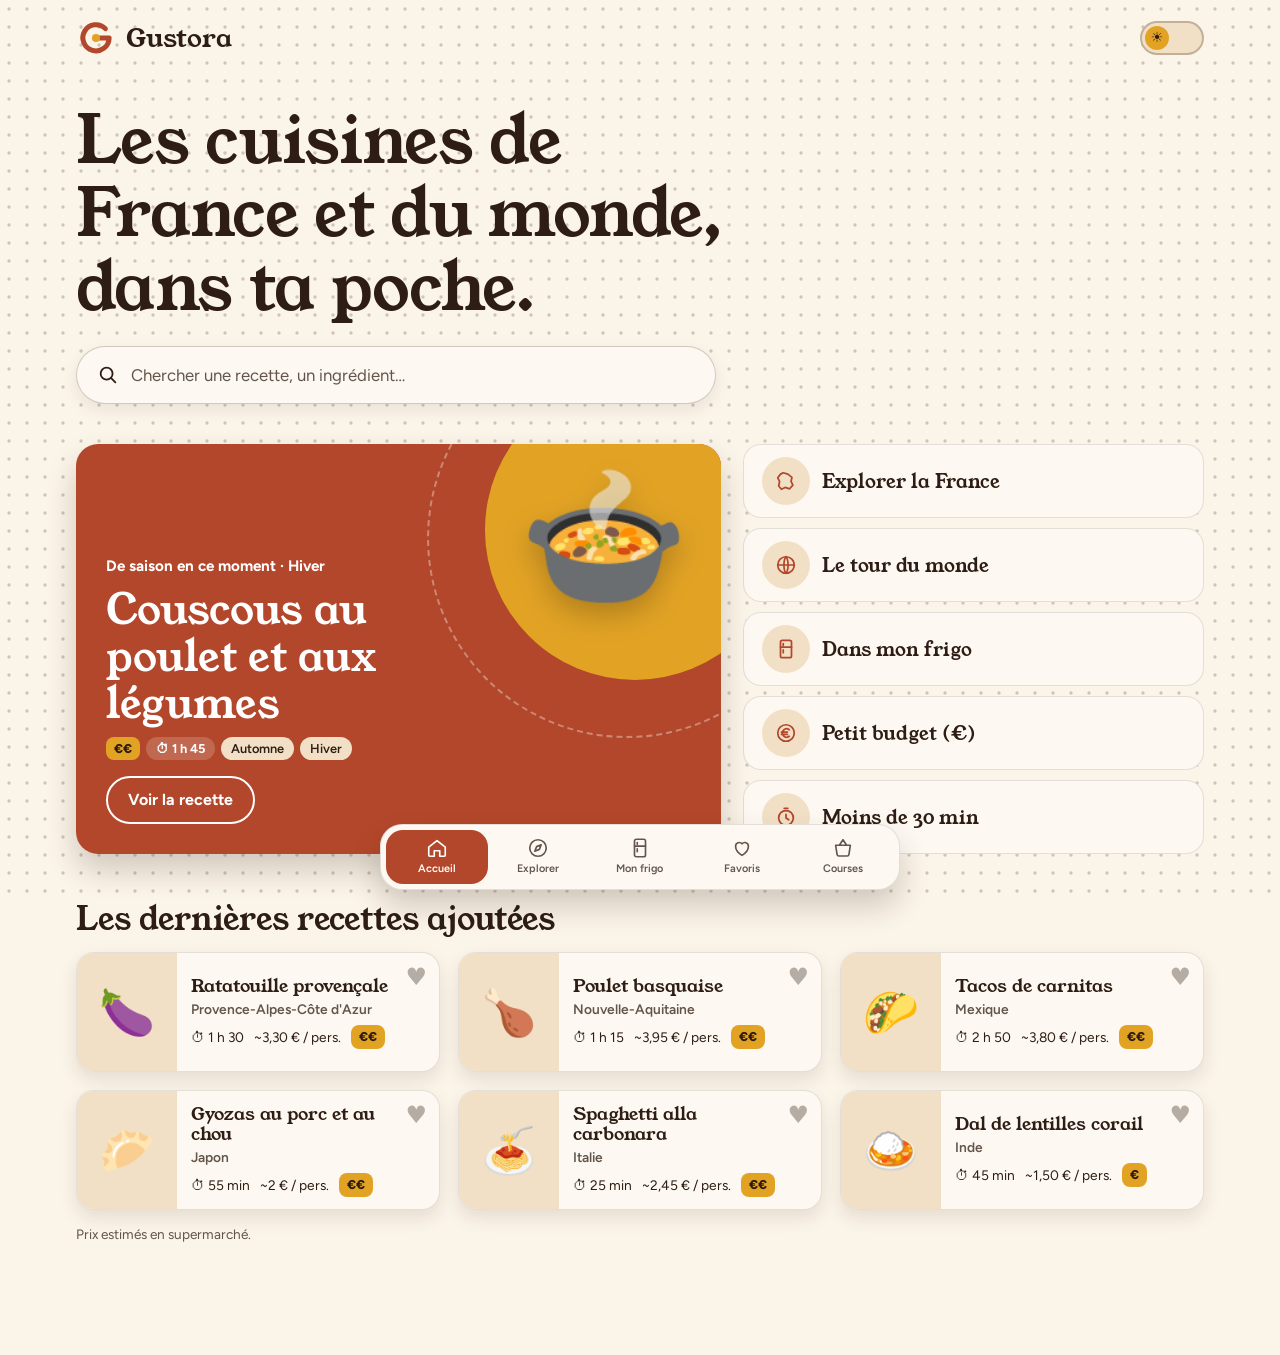
==== maquette.html @ 00efb55a "Mission 3 : La maquette de l'accueil Co-Authored-By: Claude Opus 5.5 <noreply@anthropic.com>" ====
<!doctype html>
<html lang="fr">
<head>
<meta charset="utf-8">
<meta name="viewport" content="width=device-width, initial-scale=1, viewport-fit=cover">
<title>Gustora · Maquette de l'accueil</title>
<link rel="icon" href="favicon.svg" type="image/svg+xml">
<link rel="icon" href="favicon-32.png" sizes="32x32">
<link rel="apple-touch-icon" href="apple-touch-icon.png">
<link rel="preconnect" href="https://fonts.googleapis.com">
<link rel="stylesheet" href="https://fonts.googleapis.com/css2?family=Young+Serif&family=Figtree:wght@400;600;700;800&display=swap">
<style>
/* ---------- Couleurs « Argile & Safran » (DESIGN.md) ---------- */
:root{
  --bg:#FBF4E8; --tx:#2E1D14; --pr:#B3472B; --ac:#E2A325; --dx:#F2E0C6; --on:#FFFFFF; --onac:#2E1D14;
  --card:color-mix(in srgb,var(--bg) 55%,#fff);
  --display:"Young Serif", Georgia, serif;
  --body:"Figtree", "Segoe UI", system-ui, -apple-system, sans-serif;
  --line:color-mix(in srgb,var(--tx) 12%,transparent);
  --shadow:0 16px 30px color-mix(in srgb,var(--tx) 20%,transparent);
  --soft:color-mix(in srgb,var(--tx) 74%,var(--bg));
  color-scheme:light;
}
@media (prefers-color-scheme: dark){
  :root:not([data-theme="light"]){
    --bg:#1D1410; --tx:#F5EADB; --pr:#E8835F; --ac:#F0B744; --dx:#3A2B21; --on:#1D1410; --onac:#1D1410;
    --card:color-mix(in srgb,var(--bg) 90%,#fff); color-scheme:dark;
  }
}
:root[data-theme="dark"]{
  --bg:#1D1410; --tx:#F5EADB; --pr:#E8835F; --ac:#F0B744; --dx:#3A2B21; --on:#1D1410; --onac:#1D1410;
  --card:color-mix(in srgb,var(--bg) 90%,#fff); color-scheme:dark;
}

*{box-sizing:border-box}
html{-webkit-text-size-adjust:100%}
body{margin:0;background:var(--bg);color:var(--tx);font:16px/1.5 var(--body);
  padding-bottom:calc(110px + env(safe-area-inset-bottom));transition:background-color .4s,color .4s}
h1,h2,h3{font-family:var(--display);font-weight:400;margin:0;line-height:1.12}
button,input{font:inherit;color:inherit}
:focus-visible{outline:3px solid var(--ac);outline-offset:3px}

/* ---------- Effet 39 : les graines du fond ---------- */
#graines{position:fixed;inset:0;width:100%;height:100%;z-index:0;pointer-events:none}
.page{position:relative;z-index:1;max-width:1160px;margin:0 auto;padding:0 16px}

/* ---------- En-tête ---------- */
.top{display:flex;align-items:center;gap:10px;padding:18px 0 6px}
.top svg{width:40px;height:40px;flex:none}
.top b{font:400 1.6rem var(--display);flex:1}
/* Interrupteur jour / nuit (effet 27 de DESIGN.md) */
.sw{position:relative;width:64px;height:34px;border-radius:99px;border:2px solid color-mix(in srgb,var(--tx) 25%,transparent);
  background:var(--dx);cursor:pointer;padding:0;flex:none}
.sw i{position:absolute;top:3px;left:3px;width:24px;height:24px;border-radius:50%;background:var(--ac);color:var(--onac);
  display:grid;place-items:center;font-style:normal;font-size:14px;line-height:1;transition:transform .45s cubic-bezier(.3,1.3,.5,1),background-color .4s}
.nuit .sw i{transform:translateX(30px);background:var(--tx);color:var(--bg)}

/* ---------- Phrase d'accueil + recherche ---------- */
.hello{padding:clamp(18px,4vw,40px) 0 18px}
.hello h1{font-size:clamp(2.1rem,6.2vw,4.1rem);max-width:17ch;letter-spacing:-.01em}
.search{display:flex;align-items:center;gap:10px;max-width:640px;margin-top:22px;padding:0 20px;height:58px;border-radius:99px;
  background:var(--card);border:1.5px solid color-mix(in srgb,var(--tx) 22%,transparent);box-shadow:0 6px 16px color-mix(in srgb,var(--tx) 8%,transparent)}
.search svg{width:22px;height:22px;flex:none;fill:none;stroke:var(--tx);stroke-width:2;stroke-linecap:round}
.search input{flex:1;min-width:0;border:0;background:none;font-size:1.05rem;outline:none}
.search input::placeholder{color:var(--soft);opacity:1}
.search:focus-within{border-color:var(--pr)}

/* ---------- Carte vedette (effet 3 : carte en couches, l'effet star) + raccourcis ---------- */
.duo{display:grid;gap:16px;margin-top:22px}
@media (min-width:900px){ .duo{grid-template-columns:7fr 5fr;gap:22px;align-items:stretch} }
.vedette{position:relative;border-radius:22px;min-height:330px;color:var(--on);touch-action:pan-y;
  transition:transform .8s cubic-bezier(.2,.8,.2,1);box-shadow:var(--shadow);overflow:hidden;isolation:isolate;transform-style:preserve-3d}
@media (min-width:900px){ .vedette{min-height:380px} }
.vedette [data-depth]{transition:transform .8s cubic-bezier(.2,.8,.2,1)}
.ly-bg{position:absolute;inset:-24px;background:var(--pr);z-index:-2}
.ly-bg .sun{position:absolute;right:-40px;top:-40px;width:min(62%,300px);aspect-ratio:1;border-radius:50%;background:var(--ac)}
.ly-bg .ring{position:absolute;right:-82px;top:-82px;width:min(84%,400px);aspect-ratio:1;border-radius:50%;
  border:2px dashed color-mix(in srgb,var(--on) 35%,transparent)}
.ly-mid{position:absolute;right:clamp(14px,5%,40px);top:clamp(14px,6%,36px);font-size:clamp(4.2rem,13vw,8.5rem);line-height:1;z-index:-1;
  filter:drop-shadow(0 12px 14px color-mix(in srgb,#000 22%,transparent))}
.ly-top{position:relative;height:100%;min-height:inherit;display:grid;align-content:end;gap:10px;padding:clamp(18px,3.4vw,30px)}
.kick{font-weight:700;font-size:.95rem}
.vedette h2{font-size:clamp(1.7rem,3.6vw,2.6rem);max-width:13ch}
.badges{display:flex;flex-wrap:wrap;gap:6px}
.bdg{background:var(--ac);color:var(--onac);font-weight:800;font-size:.8rem;border-radius:8px;padding:2px 8px}
.sea{background:var(--dx);color:var(--tx);font-weight:600;font-size:.8rem;border-radius:99px;padding:2px 10px}
.vedette .tm{background:color-mix(in srgb,var(--on) 18%,transparent);color:var(--on);font-weight:700;font-size:.8rem;border-radius:99px;padding:2px 10px}
.see{justify-self:start;margin-top:6px;border:2px solid var(--on);background:transparent;color:var(--on);border-radius:99px;
  padding:10px 20px;font-weight:700;cursor:pointer}

.raccourcis{display:grid;grid-template-columns:1fr 1fr;gap:10px;margin:0;padding:0;list-style:none}
.raccourcis li:last-child{grid-column:1/-1}
@media (min-width:900px){ .raccourcis{grid-template-columns:1fr;grid-auto-rows:1fr} .raccourcis li:last-child{grid-column:auto} }
.rac{width:100%;height:100%;display:flex;align-items:center;gap:12px;padding:12px 14px;border-radius:18px;cursor:pointer;text-align:left;
  background:var(--card);border:1px solid var(--line);font:400 .98rem/1.2 var(--display)}
.rac span{width:36px;height:36px;flex:none;border-radius:50%;background:var(--dx);display:grid;place-items:center}
.rac svg{width:22px;height:22px;fill:none;stroke:var(--pr);stroke-width:1.9;stroke-linecap:round;stroke-linejoin:round}
@media (min-width:900px){ .rac{font-size:1.2rem;padding:12px 18px} .rac span{width:48px;height:48px} }

/* ---------- Cartes recette (effet 2 : carte qui penche) ---------- */
.bloc{margin-top:clamp(30px,5vw,48px)}
.bloc h2{font-size:clamp(1.5rem,3vw,2rem);margin-bottom:14px}
.cartes{display:grid;gap:14px}
@media (min-width:620px){ .cartes{grid-template-columns:1fr 1fr} }
@media (min-width:980px){ .cartes{grid-template-columns:repeat(3,1fr);gap:18px} }
.tilt{touch-action:pan-y;transition:transform .7s cubic-bezier(.2,.8,.2,1);border-radius:18px}
.rc{position:relative;display:grid;grid-template-columns:100px 1fr;min-height:120px;border-radius:18px;overflow:hidden;
  background:var(--card);border:1px solid var(--line);box-shadow:0 8px 18px color-mix(in srgb,var(--tx) 10%,transparent)}
.rc .img{background:var(--dx);display:grid;place-items:center;font-size:2.8rem;line-height:1}
.rc .body{padding:12px 14px;display:grid;gap:3px;align-content:center}
.rc h3{font-size:1.12rem;padding-right:34px}
.rc .z{font-size:.86rem;font-weight:600;color:var(--soft)}
.rc .meta{font-size:.86rem;display:flex;flex-wrap:wrap;gap:4px 10px;align-items:center;margin-top:3px}
.note{font-size:.85rem;color:var(--soft);margin:14px 0 0}

/* ♥ (effet 13 : petit « pop ») */
.heart{position:absolute;right:4px;top:4px;border:0;background:none;font-size:1.5rem;line-height:1;cursor:pointer;padding:8px;
  color:color-mix(in srgb,var(--tx) 35%,transparent)}
.heart.on{color:var(--pr)}
.heart.pop{animation:pop .35s cubic-bezier(.3,1.8,.5,1)}
@keyframes pop{0%{transform:scale(1)}45%{transform:scale(1.25)}100%{transform:scale(1)}}

/* ---------- Barre d'onglets (effet 42 : onglets qui glissent) ---------- */
.tabbar{position:fixed;z-index:5;left:50%;bottom:calc(10px + env(safe-area-inset-bottom));transform:translateX(-50%);width:min(520px,calc(100% - 20px));
  display:grid;grid-template-columns:repeat(5,1fr);padding:5px;border-radius:22px;background:var(--card);border:1px solid var(--line);box-shadow:var(--shadow)}
.tabbar button{position:relative;z-index:1;border:0;background:none;display:grid;justify-items:center;gap:2px;padding:7px 0;min-width:0;cursor:pointer;
  font-size:.68rem;font-weight:600;color:var(--soft);transition:color .3s}
.tabbar svg{width:22px;height:22px;fill:none;stroke:currentColor;stroke-width:1.8;stroke-linejoin:round;stroke-linecap:round}
.tabbar button[aria-selected="true"]{color:var(--on)}
.tabbar .pill{position:absolute;top:5px;bottom:5px;left:0;border-radius:17px;background:var(--pr);
  transition:transform .45s cubic-bezier(.3,1.2,.5,1),width .45s}

/* Petit message (♥ ajouté / retiré) */
.toast{position:fixed;z-index:6;left:50%;bottom:calc(96px + env(safe-area-inset-bottom));transform:translate(-50%,12px);opacity:0;
  background:var(--tx);color:var(--bg);font-weight:700;font-size:.9rem;padding:9px 16px;border-radius:99px;pointer-events:none;
  transition:transform .35s,opacity .35s}
.toast.show{transform:translate(-50%,0);opacity:1}

/* Les recettes ne se chargent pas */
.erreur{margin-top:22px;padding:20px;border-radius:18px;background:var(--card);border:1px solid var(--line);display:grid;gap:12px;justify-items:start}
.erreur button{border:0;border-radius:99px;background:var(--pr);color:var(--on);font-weight:700;padding:10px 20px;cursor:pointer}

/* « Réduire les animations » : rien ne bouge pour décorer */
@media (prefers-reduced-motion: reduce){
  *,*::before,*::after{transition:none!important;animation:none!important}
}
</style>
</head>
<body>
<canvas id="graines" aria-hidden="true"></canvas>

<div class="page">
  <header class="top">
    <svg viewBox="0 0 64 64" aria-hidden="true">
      <path d="M47 17A21 21 0 1 0 53 32H38" fill="none" stroke="var(--pr)" stroke-width="8" stroke-linecap="round" stroke-linejoin="round"/>
      <circle cx="32" cy="32" r="6.5" fill="var(--ac)"/>
    </svg>
    <b id="nom"></b>
    <button class="sw" id="sw" type="button"><i aria-hidden="true"></i></button>
  </header>

  <main>
    <section class="hello">
      <h1 id="phrase"></h1>
      <form class="search" role="search" onsubmit="return false">
        <svg viewBox="0 0 24 24" aria-hidden="true"><circle cx="10.5" cy="10.5" r="6.5"/><path d="M15.5 15.5L20 20"/></svg>
        <input id="recherche" type="search" enterkeyhint="search">
      </form>
    </section>

    <div id="contenu"></div>
  </main>
</div>

<nav class="tabbar" id="onglets" role="tablist"><span class="pill"></span></nav>
<span class="toast" id="toast" role="status"></span>

<script src="textes.js"></script>
<script>
const $ = id => document.getElementById(id);
const T = TEXTES, A = T.accueil;
const reduce = matchMedia('(prefers-reduced-motion: reduce)').matches;

/* ---------- Un emoji par plat (en attendant les images de la mission 13) ---------- */
const EMOJI = {
  "auvergne-rhone-alpes-salade-lyonnaise":"🥗", "bretagne-crepes-froment":"🥞", "grand-est-tarte-flambee":"🫓",
  "inde-dal-lentilles-corail":"🍛", "italie-spaghetti-carbonara":"🍝", "japon-gyozas-porc-chou":"🥟",
  "maroc-couscous-poulet-legumes":"🍲", "mexique-tacos-carnitas":"🌮", "nouvelle-aquitaine-poulet-basquaise":"🍗",
  "provence-alpes-cote-d-azur-ratatouille":"🍆"
};
const emoji = r => EMOJI[r.id] || "🍽️";

/* ---------- Petites icônes (trait fin, couleur du texte) ---------- */
const ICONES = {
  accueil:'<path d="M3 11l9-7 9 7v9a1 1 0 0 1-1 1h-5v-6H9v6H4a1 1 0 0 1-1-1z"/>',
  explorer:'<circle cx="12" cy="12" r="9"/><path d="M15.5 8.5l-2 5-5 2 2-5z"/>',
  frigo:'<rect x="6" y="2.5" width="12" height="19" rx="2"/><path d="M6 10h12M9 6v2M9 13v3"/>',
  favoris:'<path d="M12 20s-7-4.4-7-10a4 4 0 0 1 7-2.6A4 4 0 0 1 19 10c0 5.6-7 10-7 10z"/>',
  courses:'<path d="M4 9h16l-1.5 10a2 2 0 0 1-2 1.7h-9a2 2 0 0 1-2-1.7zM8 9l4-6 4 6"/>',
  france:'<path d="M9 3l5 1.5 4.5 3.5-1 4.5 2 4-3.5 4-5-1.5-4 2-3-3.5 1-5L3 8.5 6 4.5z"/>',
  monde:'<circle cx="12" cy="12" r="9"/><path d="M3 12h18M12 3c3 3.2 3 14.8 0 18M12 3c-3 3.2-3 14.8 0 18"/>',
  budget:'<circle cx="12" cy="12" r="9"/><path d="M15.5 8.5a4.5 4.5 0 1 0 0 7M7 11h6.5M7 13.5h6.5"/>',
  temps:'<circle cx="12" cy="13" r="8"/><path d="M12 9v4l3 2M10 2.5h4"/>'
};
const svg = k => `<svg viewBox="0 0 24 24" aria-hidden="true">${ICONES[k]}</svg>`;

/* ---------- Mise en forme : temps, prix, saison du jour ---------- */
function duree(min){ const h=Math.floor(min/60), m=min%60; return h ? `${h} h${m?' '+String(m).padStart(2,'0'):''}` : `${m} min`; }
function prix(e){ return '~' + e.toLocaleString('fr-FR',{minimumFractionDigits:e%1?2:0, maximumFractionDigits:2}) + ' € ' + T.parPersonne; }
function saisonDuJour(d){ const m=d.getMonth(); return m<2||m===11 ? 'hiver' : m<5 ? 'printemps' : m<8 ? 'été' : 'automne'; }
const saisons = r => r.saisons.map(s=>`<span class="sea">${T.saisons[s]}</span>`).join('');

/* ---------- Les textes fixes de la page ---------- */
$('nom').textContent = T.appNom;
$('phrase').textContent = A.phrase;
$('recherche').placeholder = A.recherche;
$('recherche').setAttribute('aria-label', A.recherche);

/* ---------- Jour / nuit : suit le téléphone, l'interrupteur le change (gardé dans le navigateur) ---------- */
const sombre = matchMedia('(prefers-color-scheme: dark)');
let choixTheme = null;
try { choixTheme = localStorage.getItem('gustora-theme'); } catch(e){}
function appliquerTheme(){
  const nuit = choixTheme ? choixTheme==='dark' : sombre.matches;
  if (choixTheme) document.documentElement.dataset.theme = choixTheme; else delete document.documentElement.dataset.theme;
  document.documentElement.classList.toggle('nuit', nuit);
  $('sw').querySelector('i').textContent = nuit ? '☾' : '☀';
  $('sw').setAttribute('aria-label', nuit ? T.modeJour : T.modeNuit);
  couleurs();
}
$('sw').addEventListener('click',()=>{
  choixTheme = document.documentElement.classList.contains('nuit') ? 'light' : 'dark';
  try { localStorage.setItem('gustora-theme', choixTheme); } catch(e){}
  appliquerTheme();
});
sombre.addEventListener('change', appliquerTheme);

/* ---------- Barre d'onglets ---------- */
const CLES = ['accueil','explorer','frigo','favoris','courses'];
$('onglets').insertAdjacentHTML('beforeend', T.onglets.map((t,i)=>
  `<button type="button" role="tab" aria-selected="${i===0}">${svg(CLES[i])}${t}</button>`).join(''));
(function(){ const bar=$('onglets'), pill=bar.querySelector('.pill'), btns=[...bar.querySelectorAll('button')];
  function sel(b){ btns.forEach(x=>x.setAttribute('aria-selected',String(x===b)));
    pill.style.width=b.offsetWidth+'px'; pill.style.transform=`translateX(${b.offsetLeft}px)`; }
  btns.forEach(b=>b.addEventListener('click',()=>sel(b)));
  new ResizeObserver(()=>sel(btns.find(b=>b.getAttribute('aria-selected')==='true'))).observe(bar); })();

/* ---------- Le contenu, fabriqué avec les vraies recettes ---------- */
function carte(r){ return `<div class="tilt js-tilt" data-max="8"><article class="rc">
  <div class="img" aria-hidden="true">${emoji(r)}</div>
  <div class="body"><h3>${r.nom}</h3><span class="z">${r.zone}</span>
    <span class="meta"><span>⏱ ${duree(r.tempsTotal)}</span><span>${prix(r.prixParPersonne)}</span><span class="bdg">${r.budget}</span></span></div>
  <button class="heart" type="button" aria-pressed="false" aria-label="${T.favoriAjouter} : ${r.nom}">♥</button></article></div>`; }

function vedette(r, saison){ return `<div class="vedette js-tilt" data-max="9">
  <div class="ly-bg" data-depth="0.4"><span class="ring"></span><span class="sun"></span></div>
  <div class="ly-mid" data-depth="1.3" aria-hidden="true">${emoji(r)}</div>
  <div class="ly-top" data-depth="2.2">
    <span class="kick">${A.vedette} · ${T.saisons[saison]}</span>
    <h2>${r.nom}</h2>
    <span class="badges"><span class="bdg">${r.budget}</span><span class="tm">⏱ ${duree(r.tempsTotal)}</span>${saisons(r)}</span>
    <button class="see" type="button">${A.voirRecette}</button>
  </div></div>`; }

const RACCOURCIS = ['france','monde','frigo','budget','temps'];
const raccourcis = () => `<ul class="raccourcis">` + A.raccourcis.map((t,i)=>
  `<li><button class="rac" type="button"><span>${svg(RACCOURCIS[i])}</span>${t}</button></li>`).join('') + `</ul>`;

function afficher(index){
  const auj = new Date(), saison = saisonDuJour(auj);
  // La recette vedette : tirée parmi celles de la saison, elle change chaque jour.
  let choix = index.recettes.filter(r=>r.saisons.includes(saison));
  if (!choix.length) choix = index.recettes;
  const jour = Math.floor(new Date(auj.getFullYear(),auj.getMonth(),auj.getDate()) / 864e5);
  const star = choix[jour % choix.length];
  // Les dernières ajoutées : la fin du sommaire, sans répéter la vedette.
  const dernieres = index.recettes.slice().reverse().filter(r=>r!==star).slice(0,6);
  $('contenu').innerHTML = `<div class="duo">${vedette(star, saison)}${raccourcis()}</div>
    <section class="bloc"><h2>${A.dernieres}</h2><div class="cartes">${dernieres.map(carte).join('')}</div>
    <p class="note">${T.prixEstime}</p></section>`;
  brancherEffets();
}

function charger(){
  fetch('recettes/index.json').then(r=>{ if(!r.ok) throw 0; return r.json(); }).then(afficher).catch(()=>{
    $('contenu').innerHTML = `<div class="erreur" role="alert"><p>${T.erreurChargement}</p><button type="button" id="retry">${T.reessayer}</button></div>`;
    $('retry').addEventListener('click', charger);
  });
}

/* ---------- Effets 3 et 2 : la carte penche (souris, ou doigt qui glisse à l'horizontale) ---------- */
function brancherEffets(){
  if (!reduce) document.querySelectorAll('.js-tilt').forEach(el=>{
    const max=+el.dataset.max, layers=[...el.querySelectorAll('[data-depth]')];
    function move(e){ const r=el.getBoundingClientRect(), x=(e.clientX-r.left)/r.width-.5, y=(e.clientY-r.top)/r.height-.5;
      el.style.transition='transform .15s linear';
      el.style.transform=`perspective(900px) rotateX(${(-y*max).toFixed(2)}deg) rotateY(${(x*max).toFixed(2)}deg)`;
      layers.forEach(l=>{ const d=+l.dataset.depth; l.style.transition='transform .15s linear';
        l.style.transform=`translate3d(${(x*d*12).toFixed(1)}px,${(y*d*12).toFixed(1)}px,0)`; }); }
    function reset(){ el.style.transition=''; el.style.transform=''; layers.forEach(l=>{ l.style.transition=''; l.style.transform=''; }); }
    el.addEventListener('pointermove',move); el.addEventListener('pointerleave',reset); el.addEventListener('pointercancel',reset);
    el.addEventListener('pointerup',e=>{ if(e.pointerType!=='mouse') reset(); });
  });
  // Effet 13 : le ♥ fait « pop » (juste pour voir : les vrais favoris arrivent à la mission 10)
  let tm;
  document.querySelectorAll('.heart').forEach(h=>h.addEventListener('click',()=>{
    const on=!h.classList.contains('on'), nom=h.closest('.rc').querySelector('h3').textContent;
    h.classList.toggle('on',on); h.setAttribute('aria-pressed',String(on));
    h.setAttribute('aria-label',`${on?T.favoriRetirer:T.favoriAjouter} : ${nom}`);
    h.classList.remove('pop'); h.offsetWidth; h.classList.add('pop');
    $('toast').textContent = on ? T.favoriAjoute : T.favoriRetire; $('toast').classList.add('show');
    clearTimeout(tm); tm=setTimeout(()=>$('toast').classList.remove('show'),1800);
  }));
}

/* ---------- Effet 39 : les graines du fond s'écartent sous la souris ou le doigt ---------- */
const cv=$('graines'), ctx=cv.getContext('2d'), P={x:-999,y:-999};
let pts=[], W=0, H=0, raf=0, C={};
function rgba(h,a){ const n=parseInt(h.slice(1),16); return `rgba(${n>>16},${(n>>8)&255},${n&255},${a})`; }
function couleurs(){ const s=getComputedStyle(document.documentElement);
  C={tx:s.getPropertyValue('--tx').trim(), pr:s.getPropertyValue('--pr').trim()}; dessiner(); }
function taille(){ const d=Math.min(devicePixelRatio||1,2); W=innerWidth; H=innerHeight; cv.width=W*d; cv.height=H*d; ctx.setTransform(d,0,0,d,0,0);
  pts=[]; for(let y=9;y<H;y+=18) for(let x=9;x<W;x+=18) pts.push({ox:x,oy:y,x,y}); dessiner(); }
function dessiner(){ // renvoie true tant que des graines bougent encore
  if (!C.tx) return false;
  let bouge=false; ctx.clearRect(0,0,W,H);
  for(const q of pts){ const dx=q.ox-P.x, dy=q.oy-P.y, d=Math.hypot(dx,dy), f=d<70?(70-d)/70:0;
    const tx=q.ox+(d?dx/d:0)*f*26, ty=q.oy+(d?dy/d:0)*f*26; q.x+=(tx-q.x)*.14; q.y+=(ty-q.y)*.14;
    if (Math.abs(tx-q.x)+Math.abs(ty-q.y)>.1) bouge=true;
    ctx.fillStyle = f>0 ? rgba(C.pr,.55+f*.45) : rgba(C.tx,.22); ctx.beginPath(); ctx.arc(q.x,q.y,1.7+f*1.8,0,7); ctx.fill(); }
  return bouge;
}
function boucle(){ raf = (dessiner() || P.x>-999) && !document.hidden ? requestAnimationFrame(boucle) : 0; }
function reveil(){ if(!raf && !reduce) raf=requestAnimationFrame(boucle); }
addEventListener('pointermove',e=>{ if(reduce) return; P.x=e.clientX; P.y=e.clientY; reveil(); },{passive:true});
['pointerleave','pointercancel','blur'].forEach(n=>addEventListener(n,()=>{ P.x=P.y=-999; reveil(); }));
document.addEventListener('pointerleave',()=>{ P.x=P.y=-999; reveil(); });
addEventListener('pointerup',e=>{ if(e.pointerType!=='mouse'){ P.x=P.y=-999; reveil(); } });
addEventListener('resize',taille);

taille(); appliquerTheme(); charger();
</script>
</body>
</html>
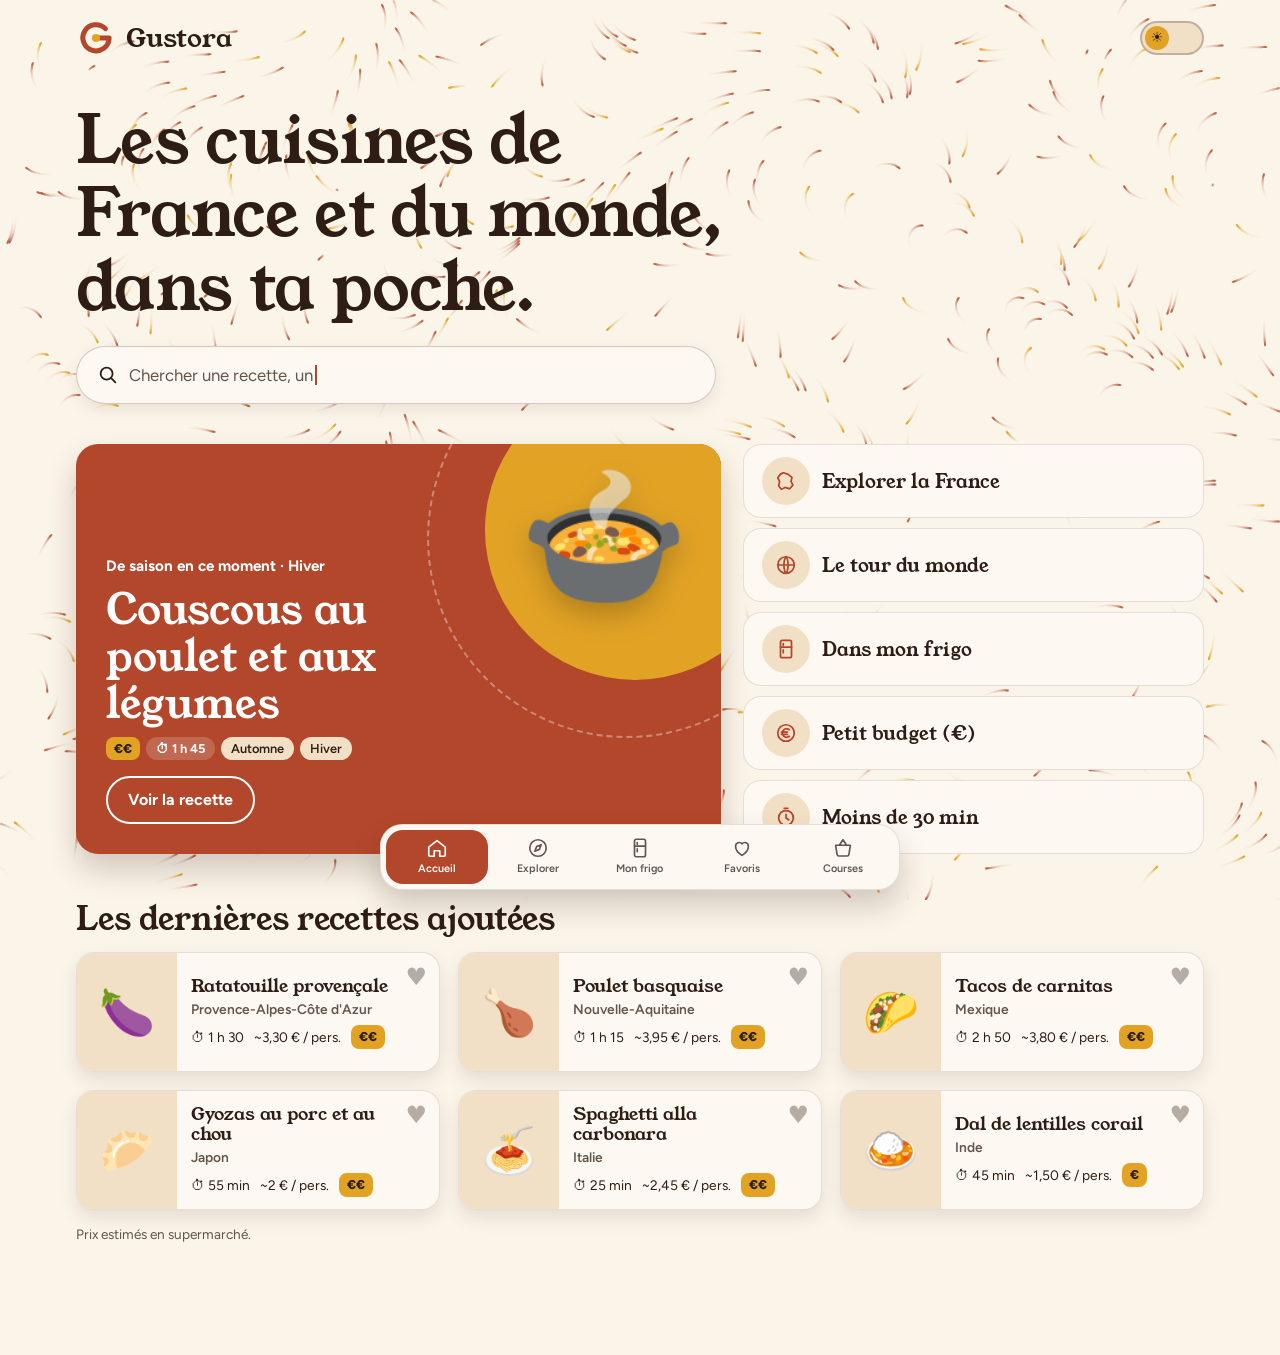
==== commit cf93019c: "Mission 3 : effets en plus sur l'accueil (fond 78, recherche 14, raccourcis 8) Co-Authored-By: Claud" ====
--- a/maquette.html
+++ b/maquette.html
@@ -40,7 +40,7 @@
 button,input{font:inherit;color:inherit}
 :focus-visible{outline:3px solid var(--ac);outline-offset:3px}
 
-/* ---------- Effet 39 : les graines du fond ---------- */
+/* ---------- Effet 78 : le courant d'épices du fond ---------- */
 #graines{position:fixed;inset:0;width:100%;height:100%;z-index:0;pointer-events:none}
 .page{position:relative;z-index:1;max-width:1160px;margin:0 auto;padding:0 16px}
 
@@ -61,7 +61,13 @@
 .search{display:flex;align-items:center;gap:10px;max-width:640px;margin-top:22px;padding:0 20px;height:58px;border-radius:99px;
   background:var(--card);border:1.5px solid color-mix(in srgb,var(--tx) 22%,transparent);box-shadow:0 6px 16px color-mix(in srgb,var(--tx) 8%,transparent)}
 .search svg{width:22px;height:22px;flex:none;fill:none;stroke:var(--tx);stroke-width:2;stroke-linecap:round}
+.champ{position:relative;flex:1;min-width:0;display:flex}
 .search input{flex:1;min-width:0;border:0;background:none;font-size:1.05rem;outline:none}
+/* Effet 14 : texte qui s'écrit (posé par-dessus le champ, les clics passent au travers) */
+.idee{position:absolute;inset:0;display:flex;align-items:center;pointer-events:none;font-size:1.05rem;color:var(--soft);white-space:nowrap;overflow:hidden}
+.idee[hidden]{display:none}
+.idee .cur{flex:none;width:2px;height:1.2em;margin-left:2px;background:var(--pr);animation:blink 1s steps(1) infinite}
+@keyframes blink{50%{opacity:0}}
 .search input::placeholder{color:var(--soft);opacity:1}
 .search:focus-within{border-color:var(--pr)}
 
@@ -92,10 +98,17 @@
 .raccourcis li:last-child{grid-column:1/-1}
 @media (min-width:900px){ .raccourcis{grid-template-columns:1fr;grid-auto-rows:1fr} .raccourcis li:last-child{grid-column:auto} }
 .rac{width:100%;height:100%;display:flex;align-items:center;gap:12px;padding:12px 14px;border-radius:18px;cursor:pointer;text-align:left;
-  background:var(--card);border:1px solid var(--line);font:400 .98rem/1.2 var(--display)}
-.rac span{width:36px;height:36px;flex:none;border-radius:50%;background:var(--dx);display:grid;place-items:center}
-.rac svg{width:22px;height:22px;fill:none;stroke:var(--pr);stroke-width:1.9;stroke-linecap:round;stroke-linejoin:round}
-@media (min-width:900px){ .rac{font-size:1.2rem;padding:12px 18px} .rac span{width:48px;height:48px} }
+  background:var(--card);border:1px solid var(--line);font:400 .98rem/1.2 var(--display);
+  position:relative;overflow:hidden;isolation:isolate;transition:color .3s}
+.rac .ic{width:36px;height:36px;flex:none;border-radius:50%;background:var(--dx);display:grid;place-items:center}
+.rac .ic{transition:background-color .3s}
+.rac svg{width:22px;height:22px;fill:none;stroke:var(--pr);stroke-width:1.9;stroke-linecap:round;stroke-linejoin:round;transition:stroke .3s}
+/* Effet 8 : le voile entre par le côté d'où arrive la souris */
+.rac .voile{position:absolute;inset:0;z-index:-1;background:var(--pr);transform:translate(-101%,0);transition:transform .45s cubic-bezier(.2,.8,.2,1)}
+.rac.on{color:var(--on)}
+.rac.on .ic{background:color-mix(in srgb,var(--on) 20%,transparent)}
+.rac.on svg{stroke:var(--on)}
+@media (min-width:900px){ .rac{font-size:1.2rem;padding:12px 18px} .rac .ic{width:48px;height:48px} }
 
 /* ---------- Cartes recette (effet 2 : carte qui penche) ---------- */
 .bloc{margin-top:clamp(30px,5vw,48px)}
@@ -164,7 +177,7 @@
       <h1 id="phrase"></h1>
       <form class="search" role="search" onsubmit="return false">
         <svg viewBox="0 0 24 24" aria-hidden="true"><circle cx="10.5" cy="10.5" r="6.5"/><path d="M15.5 15.5L20 20"/></svg>
-        <input id="recherche" type="search" enterkeyhint="search">
+        <span class="champ"><input id="recherche" type="search" enterkeyhint="search"><span class="idee" id="idee" aria-hidden="true" hidden><span class="t"></span><span class="cur"></span></span></span>
       </form>
     </section>
 
@@ -264,7 +277,7 @@
 
 const RACCOURCIS = ['france','monde','frigo','budget','temps'];
 const raccourcis = () => `<ul class="raccourcis">` + A.raccourcis.map((t,i)=>
-  `<li><button class="rac" type="button"><span>${svg(RACCOURCIS[i])}</span>${t}</button></li>`).join('') + `</ul>`;
+  `<li><button class="rac" type="button"><span class="voile"></span><span class="ic">${svg(RACCOURCIS[i])}</span>${t}</button></li>`).join('') + `</ul>`;
 
 function afficher(index){
   const auj = new Date(), saison = saisonDuJour(auj);
@@ -278,7 +291,7 @@
   $('contenu').innerHTML = `<div class="duo">${vedette(star, saison)}${raccourcis()}</div>
     <section class="bloc"><h2>${A.dernieres}</h2><div class="cartes">${dernieres.map(carte).join('')}</div>
     <p class="note">${T.prixEstime}</p></section>`;
-  brancherEffets();
+  brancherEffets(); ecrireIdees(index);
 }
 
 function charger(){
@@ -301,6 +314,19 @@
     el.addEventListener('pointermove',move); el.addEventListener('pointerleave',reset); el.addEventListener('pointercancel',reset);
     el.addEventListener('pointerup',e=>{ if(e.pointerType!=='mouse') reset(); });
   });
+  // Effet 8 : voile qui suit la direction (souris) ; au doigt, il monte pendant l'appui
+  document.querySelectorAll('.rac').forEach(b=>{
+    const voile=b.querySelector('.voile');
+    function cote(e){ const r=b.getBoundingClientRect(), x=(e.clientX-r.left)/r.width-.5, y=(e.clientY-r.top)/r.height-.5;
+      return Math.abs(x)>Math.abs(y) ? (x>0?'101%,0':'-101%,0') : (y>0?'0,101%':'0,-101%'); }
+    function entrer(depuis){ voile.style.transition='none'; voile.style.transform=`translate(${depuis})`; voile.offsetWidth;
+      voile.style.transition=''; voile.style.transform='translate(0,0)'; b.classList.add('on'); }
+    function sortir(vers){ voile.style.transform=`translate(${vers})`; b.classList.remove('on'); }
+    b.addEventListener('pointerenter',e=>{ if(e.pointerType==='mouse') entrer(cote(e)); });
+    b.addEventListener('pointerleave',e=>{ if(e.pointerType==='mouse') sortir(cote(e)); });
+    b.addEventListener('pointerdown',e=>{ if(e.pointerType!=='mouse') entrer('0,101%'); });
+    ['pointerup','pointercancel'].forEach(n=>b.addEventListener(n,e=>{ if(e.pointerType!=='mouse') setTimeout(()=>sortir('0,101%'),250); }));
+  });
   // Effet 13 : le ♥ fait « pop » (juste pour voir : les vrais favoris arrivent à la mission 10)
   let tm;
   document.querySelectorAll('.heart').forEach(h=>h.addEventListener('click',()=>{
@@ -313,32 +339,69 @@
   }));
 }
 
-/* ---------- Effet 39 : les graines du fond s'écartent sous la souris ou le doigt ---------- */
+/* ---------- Effet 78 : le courant d'épices du fond (bouge tout seul, tourbillonne sous la souris ou le doigt) ---------- */
 const cv=$('graines'), ctx=cv.getContext('2d'), P={x:-999,y:-999};
-let pts=[], W=0, H=0, raf=0, C={};
-function rgba(h,a){ const n=parseInt(h.slice(1),16); return `rgba(${n>>16},${(n>>8)&255},${n&255},${a})`; }
+let grains=[], W=0, H=0, raf=0, C={};
 function couleurs(){ const s=getComputedStyle(document.documentElement);
-  C={tx:s.getPropertyValue('--tx').trim(), pr:s.getPropertyValue('--pr').trim()}; dessiner(); }
+  C={pr:s.getPropertyValue('--pr').trim(), ac:s.getPropertyValue('--ac').trim()}; ctx.clearRect(0,0,W,H); if(reduce) immobile(); }
 function taille(){ const d=Math.min(devicePixelRatio||1,2); W=innerWidth; H=innerHeight; cv.width=W*d; cv.height=H*d; ctx.setTransform(d,0,0,d,0,0);
-  pts=[]; for(let y=9;y<H;y+=18) for(let x=9;x<W;x+=18) pts.push({ox:x,oy:y,x,y}); dessiner(); }
-function dessiner(){ // renvoie true tant que des graines bougent encore
-  if (!C.tx) return false;
-  let bouge=false; ctx.clearRect(0,0,W,H);
-  for(const q of pts){ const dx=q.ox-P.x, dy=q.oy-P.y, d=Math.hypot(dx,dy), f=d<70?(70-d)/70:0;
-    const tx=q.ox+(d?dx/d:0)*f*26, ty=q.oy+(d?dy/d:0)*f*26; q.x+=(tx-q.x)*.14; q.y+=(ty-q.y)*.14;
-    if (Math.abs(tx-q.x)+Math.abs(ty-q.y)>.1) bouge=true;
-    ctx.fillStyle = f>0 ? rgba(C.pr,.55+f*.45) : rgba(C.tx,.22); ctx.beginPath(); ctx.arc(q.x,q.y,1.7+f*1.8,0,7); ctx.fill(); }
-  return bouge;
-}
-function boucle(){ raf = (dessiner() || P.x>-999) && !document.hidden ? requestAnimationFrame(boucle) : 0; }
-function reveil(){ if(!raf && !reduce) raf=requestAnimationFrame(boucle); }
-addEventListener('pointermove',e=>{ if(reduce) return; P.x=e.clientX; P.y=e.clientY; reveil(); },{passive:true});
-['pointerleave','pointercancel','blur'].forEach(n=>addEventListener(n,()=>{ P.x=P.y=-999; reveil(); }));
-document.addEventListener('pointerleave',()=>{ P.x=P.y=-999; reveil(); });
-addEventListener('pointerup',e=>{ if(e.pointerType!=='mouse'){ P.x=P.y=-999; reveil(); } });
-addEventListener('resize',taille);
-
-taille(); appliquerTheme(); charger();
+  const n=Math.min(650, Math.round(W*H/1700));
+  grains=Array.from({length:n},(_,i)=>({x:Math.random()*W, y:Math.random()*H, safran:i%3===0}));
+  if (reduce) immobile(); }
+function immobile(){ // « Réduire les animations » : les grains restent posés, sans bouger
+  if (!C.pr) return; ctx.clearRect(0,0,W,H); ctx.globalAlpha=.45;
+  for(const q of grains){ ctx.fillStyle=q.safran?C.ac:C.pr; ctx.beginPath(); ctx.arc(q.x,q.y,1.4,0,7); ctx.fill(); }
+  ctx.globalAlpha=1; }
+function boucle(t){
+  // On efface un peu l'image d'avant : les grains laissent une courte traînée, comme de la poudre dans l'air.
+  ctx.globalCompositeOperation='destination-out'; ctx.fillStyle='rgba(0,0,0,.12)'; ctx.fillRect(0,0,W,H);
+  ctx.globalCompositeOperation='source-over';
+  const terre=new Path2D(), safran=new Path2D();
+  for(const q of grains){
+    let a=(Math.sin(q.x*.006+t*.00018)+Math.cos(q.y*.007-t*.00012))*Math.PI, v=.9;
+    const dx=q.x-P.x, dy=q.y-P.y, d=Math.hypot(dx,dy);
+    if (d<120){ a=Math.atan2(dy,dx)+Math.PI/2+.35; v=1.6+(120-d)/50; }   // le tourbillon
+    const ox=q.x, oy=q.y; q.x+=Math.cos(a)*v; q.y+=Math.sin(a)*v;
+    if (q.x<0||q.x>W||q.y<0||q.y>H){ q.x=Math.random()*W; q.y=Math.random()*H; continue; }
+    const trait=q.safran?safran:terre; trait.moveTo(ox,oy); trait.lineTo(q.x,q.y);
+  }
+  ctx.lineWidth=2; ctx.lineCap='round';
+  ctx.globalAlpha=.6; ctx.strokeStyle=C.pr; ctx.stroke(terre);
+  ctx.globalAlpha=.8; ctx.strokeStyle=C.ac; ctx.stroke(safran); ctx.globalAlpha=1;
+  raf = document.hidden ? 0 : requestAnimationFrame(boucle);
+}
+function demarrer(){ if(!raf && !reduce && !document.hidden) raf=requestAnimationFrame(boucle); }
+document.addEventListener('visibilitychange', demarrer);   // en pause quand l'onglet est caché (la batterie dit merci)
+const suivre=e=>{ P.x=e.clientX; P.y=e.clientY; };
+addEventListener('pointermove',suivre,{passive:true}); addEventListener('pointerdown',suivre,{passive:true});
+const lacher=()=>{ P.x=P.y=-999; };
+['pointercancel','blur'].forEach(n=>addEventListener(n,lacher));
+document.addEventListener('pointerleave',lacher);
+addEventListener('pointerup',e=>{ if(e.pointerType!=='mouse') lacher(); });
+// Sur iPhone, la barre d'adresse qui se cache change un peu la hauteur : on ne recommence que si l'écran change vraiment.
+addEventListener('resize',()=>{ if(Math.abs(innerWidth-W)>40 || Math.abs(innerHeight-H)>160) taille(); });
+
+/* ---------- Effet 14 : dans la recherche, des idées de recettes s'écrivent toutes seules ---------- */
+function ecrireIdees(index){
+  const champ=$('recherche'), ecran=$('idee'), txt=ecran.querySelector('.t');
+  if (reduce) return;
+  const idees=[A.recherche, ...index.recettes.map(r=>r.nom).sort(()=>Math.random()-.5).slice(0,4)];
+  let i=0, n=0, efface=false, tm=0, visible=true;
+  const libre=()=>!champ.value && document.activeElement!==champ;
+  function pas(){
+    clearTimeout(tm);
+    if (!visible || !libre()){ ecran.hidden=true; champ.placeholder=A.recherche; return; }
+    ecran.hidden=false; champ.placeholder='';
+    const mot=idees[i];
+    if (!efface){ txt.textContent=mot.slice(0,++n); if(n>=mot.length){ efface=true; tm=setTimeout(pas,2000); return; } tm=setTimeout(pas,55); }
+    else { txt.textContent=mot.slice(0,--n); if(n<=0){ efface=false; i=(i+1)%idees.length; tm=setTimeout(pas,350); return; } tm=setTimeout(pas,22); }
+  }
+  champ.addEventListener('focus',pas); champ.addEventListener('blur',pas); champ.addEventListener('input',pas);
+  new IntersectionObserver(es=>{ visible=es[0].isIntersecting; pas(); }).observe(champ);
+  pas();
+}
+
+taille(); appliquerTheme(); demarrer(); charger();
 </script>
 </body>
 </html>
